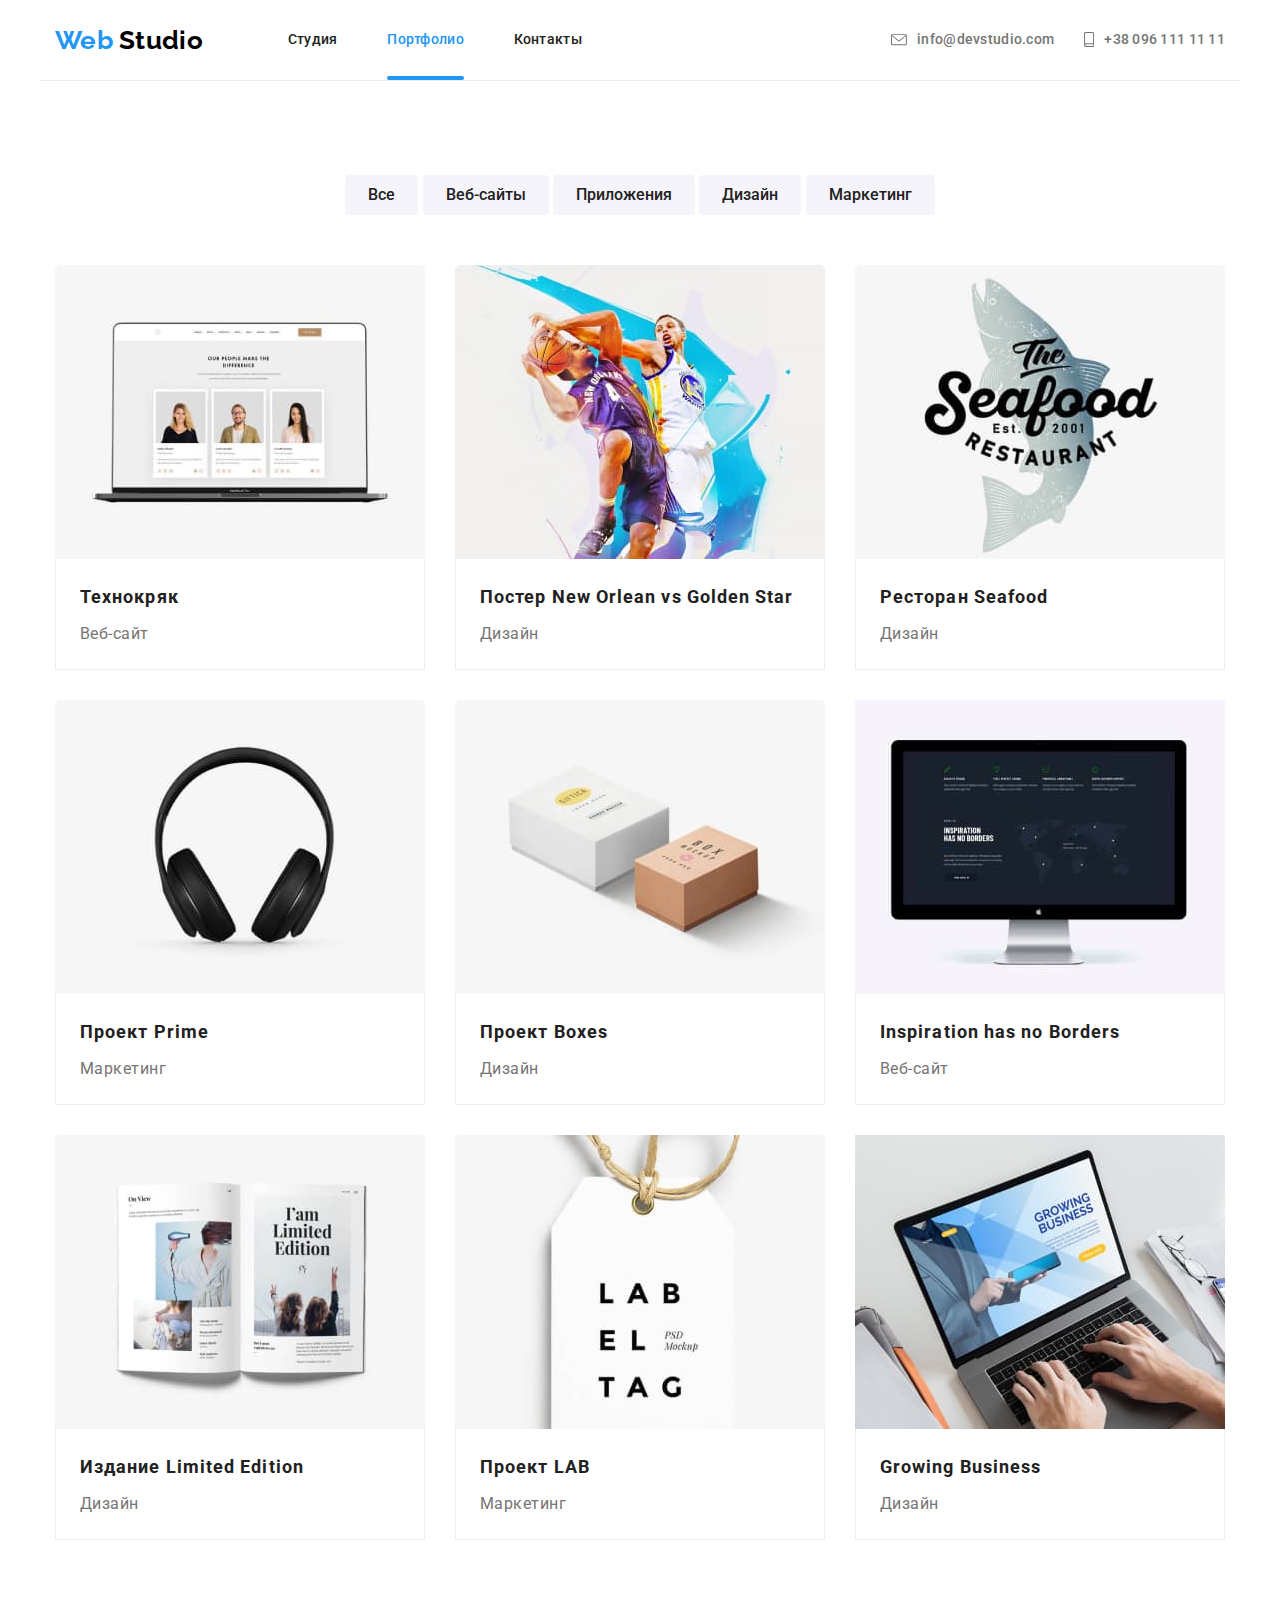
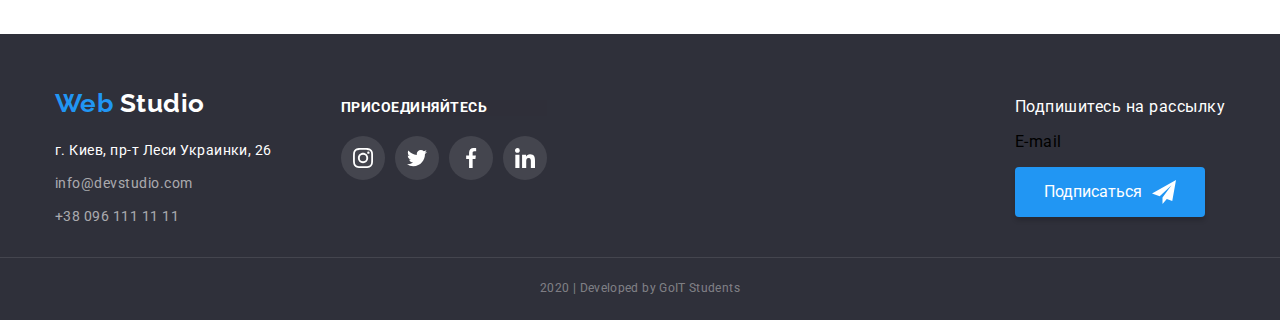
==== portfolio.html @ 60da9071 "Добавляет файлы в репозиторий" ====
<!DOCTYPE html>
<html lang="ru">
  <head>
    <meta charset="UTF-8" />
    <meta name="viewport" content="width=device-width, initial-scale=1.0" />
    <title>Web Studio</title>
    <link
      href="https://fonts.googleapis.com/css2?family=Raleway&family=Roboto:wght@400;500;700;900&display=swap"
      rel="stylesheet"
    />
    <link
      rel="stylesheet"
      href="https://cdnjs.cloudflare.com/ajax/libs/modern-normalize/0.6.0/modern-normalize.min.css"
    />
    <link rel="stylesheet" href="./css/styles.css" />
  </head>
  <body>
    <!--Шапка сайта-->
    <header class="header">
      <a class="logo" href="./index.html"
        >Web <span class="logo__studio">Studio</span>
      </a>
      <nav class="header-nav">
        <ul class="header-nav__list">
          <li class="header-nav__item">
            <a class="header-nav__link" href="./index.html">Студия</a>
          </li>
          <li class="header-nav__item">
            <a
              class="header-nav__link header-nav__link--active"
              href="./portfolio.html"
              >Портфолио</a
            >
          </li>
          <li class="header-nav__item">
            <a class="header-nav__link" href="">Контакты</a>
          </li>
        </ul>
      </nav>
      <address class="header-address">
        <a
          class="header-address__link header-address__link--mail"
          href="mailto:info@devstudio.com"
        >
          <svg class="address-icon address-icon--mail" width="16" height="12">
            <use href="./images/sprite.svg#mail"></use>
          </svg>
          info@devstudio.com
        </a>
        <a
          class="header-address__link header-address__link--phone"
          href="tel:+380961111111"
        >
          <svg class="address-icon address-icon--phone" width="10" height="15">
            <use href="./images/sprite.svg#phone"></use>
          </svg>
          +38 096 111 11 11
        </a>
      </address>
    </header>
    <main>
      <section class="filter">
        <!--Фильтр-->
        <!--Скрытый заголовок Фильтра-->
        <h1 class="visually-hidden">Фильтр</h1>
        <div class="filter__buttons">
          <button class="filter__btn" type="button">Все</button>
          <button class="filter__btn" type="button">Веб-сайты</button>
          <button class="filter__btn" type="button">Приложения</button>
          <button class="filter__btn" type="button">Дизайн</button>
          <button class="filter__btn" type="button">Маркетинг</button>
          <ul class="filter__list">
            <li class="filter__item">
              <a class="filter__link" href="">
                <div class="filter__img-container">
                  <img
                    class="filter__img"
                    src="./images/img-1-opti.jpg"
                    alt="Технокряк"
                    width="370"
                    height="294"
                  />
                  <div class="filter__sub-img">
                    <p class="filter__sub-text">
                      Технокряк это современная площадка распространения
                      коронавируса. Компании используют эту платформу для
                      цифрового шпионажа и атак на защищённые сервера
                      конкурентов.
                    </p>
                  </div>
                </div>
                <div class="filter__block">
                  <h3 class="section-title-item">Технокряк</h3>
                  <p class="section-text-item">Веб-сайт</p>
                </div>
              </a>
            </li>
            <li class="filter__item">
              <a class="filter__link" href="">
                <div class="filter__img-container">
                  <img
                    src="./images/img-2-opti.jpg"
                    alt="Баскетбол"
                    width="370"
                    height="294"
                  />
                  <div class="filter__sub-img">
                    <p class="filter__sub-text">
                      Технокряк это современная площадка распространения
                      коронавируса. Компании используют эту платформу для
                      цифрового шпионажа и атак на защищённые сервера
                      конкурентов.
                    </p>
                  </div>
                </div>
                <div class="filter__block">
                  <h3 class="section-title-item">
                    Постер New Orlean vs Golden Star
                  </h3>
                  <p class="section-text-item">Дизайн</p>
                </div>
              </a>
            </li>
            <li class="filter__item">
              <a class="filter__link" href="">
                <div class="filter__img-container">
                  <img
                    src="./images/img-3-opti.jpg"
                    alt="Ресторан"
                    width="370"
                    height="294"
                  />
                  <div class="filter__sub-img">
                    <p class="filter__sub-text">
                      Технокряк это современная площадка распространения
                      коронавируса. Компании используют эту платформу для
                      цифрового шпионажа и атак на защищённые сервера
                      конкурентов.
                    </p>
                  </div>
                </div>
                <div class="filter__block">
                  <h3 class="section-title-item">Ресторан Seafood</h3>
                  <p class="section-text-item">Дизайн</p>
                </div>
              </a>
            </li>
            <li class="filter__item">
              <a class="filter__link" href="">
                <div class="filter__img-container">
                  <img
                    src="./images/img-4-opti.jpg"
                    alt="Наушники"
                    width="370"
                    height="294"
                  />
                  <div class="filter__sub-img">
                    <p class="filter__sub-text">
                      Технокряк это современная площадка распространения
                      коронавируса. Компании используют эту платформу для
                      цифрового шпионажа и атак на защищённые сервера
                      конкурентов.
                    </p>
                  </div>
                </div>
                <div class="filter__block">
                  <h3 class="section-title-item">Проект Prime</h3>
                  <p class="section-text-item">Маркетинг</p>
                </div>
              </a>
            </li>
            <li class="filter__item">
              <a class="filter__link" href="">
                <div class="filter__img-container">
                  <img
                    src="./images/img-5-opti.jpg"
                    alt="Коробки"
                    width="370"
                    height="294"
                  />
                  <div class="filter__sub-img">
                    <p class="filter__sub-text">
                      Технокряк это современная площадка распространения
                      коронавируса. Компании используют эту платформу для
                      цифрового шпионажа и атак на защищённые сервера
                      конкурентов.
                    </p>
                  </div>
                </div>
                <div class="filter__block">
                  <h3 class="section-title-item">Проект Boxes</h3>
                  <p class="section-text-item">Дизайн</p>
                </div>
              </a>
            </li>
            <li class="filter__item">
              <a class="filter__link" href="">
                <div class="filter__img-container">
                  <img
                    src="./images/design-opti.jpg"
                    alt="Монитор"
                    width="370"
                    height="294"
                  />
                  <div class="filter__sub-img">
                    <p class="filter__sub-text">
                      Технокряк это современная площадка распространения
                      коронавируса. Компании используют эту платформу для
                      цифрового шпионажа и атак на защищённые сервера
                      конкурентов.
                    </p>
                  </div>
                </div>
                <div class="filter__block">
                  <h3 class="section-title-item">Inspiration has no Borders</h3>
                  <p class="section-text-item">Веб-сайт</p>
                </div>
              </a>
            </li>
            <li class="filter__item">
              <a class="filter__link" href="">
                <div class="filter__img-container">
                  <img
                    src="./images/img-6-opti.jpg"
                    alt="Журнал"
                    width="370"
                    height="294"
                  />
                  <div class="filter__sub-img">
                    <p class="filter__sub-text">
                      Технокряк это современная площадка распространения
                      коронавируса. Компании используют эту платформу для
                      цифрового шпионажа и атак на защищённые сервера
                      конкурентов.
                    </p>
                  </div>
                </div>
                <div class="filter__block">
                  <h3 class="section-title-item">Издание Limited Edition</h3>
                  <p class="section-text-item">Дизайн</p>
                </div>
              </a>
            </li>
            <li class="filter__item">
              <a class="filter__link" href="">
                <div class="filter__img-container">
                  <img
                    src="./images/img-7-opti.jpg"
                    alt="Лейбл"
                    width="370"
                    height="294"
                  />
                  <div class="filter__sub-img">
                    <p class="filter__sub-text">
                      Технокряк это современная площадка распространения
                      коронавируса. Компании используют эту платформу для
                      цифрового шпионажа и атак на защищённые сервера
                      конкурентов.
                    </p>
                  </div>
                </div>
                <div class="filter__block">
                  <h3 class="section-title-item">Проект LAB</h3>
                  <p class="section-text-item">Маркетинг</p>
                </div>
              </a>
            </li>
            <li class="filter__item">
              <a class="filter__link" href="">
                <div class="filter__img-container">
                  <img
                    src="./images/desktop-opti.jpg"
                    alt="Ноутбук"
                    width="370"
                    height="294"
                  />
                  <div class="filter__sub-img">
                    <p class="filter__sub-text">
                      Технокряк это современная площадка распространения
                      коронавируса. Компании используют эту платформу для
                      цифрового шпионажа и атак на защищённые сервера
                      конкурентов.
                    </p>
                  </div>
                </div>
                <div class="filter__block">
                  <h3 class="section-title-item">Growing Business</h3>
                  <p class="section-text-item">Дизайн</p>
                </div>
              </a>
            </li>
          </ul>
        </div>
      </section>
    </main>
    <!--Подвал-->
    <footer class="footer">
      <div class="footer__container">
        <!--  Адресс -->

        <div class="footer-address-cont">
          <a class="logo footer__logo" href="./index.html"
            >Web <span class="logo__studio logo__studio--inverse">Studio</span>
          </a>
          <address class="address">
            г. Киев, пр-т Леси Украинки, 26
            <a
              class="address__link address__link--email"
              href="mailto:info@devstudio.com"
              >info@devstudio.com
            </a>
            <a class="address__link" href="tel:+380961111111"
              >+38 096 111 11 11
            </a>
          </address>
        </div>

        <!--Список ссылок-->

        <div class="footer-soc-links">
          <p class="footer-soc-links__title">ПРИСОЕДИНЯЙТЕСЬ</p>
          <ul class="soc-links soc-links--footer">
            <li class="soc-links__item soc-links__item--footer">
              <a class="soc-link" href="" aria-label="Ссылка на Instagram">
                <svg class="soc-links__icon soc-links__icon--footer">
                  <use href="./images/sprite.svg#instagram"></use>
                </svg>
              </a>
            </li>
            <li class="soc-links__item soc-links__item--footer">
              <a class="soc-link" href="" aria-label="Ссылка на Twitter">
                <svg class="soc-links__icon soc-links__icon--footer">
                  <use href="./images/sprite.svg#twitter"></use>
                </svg>
              </a>
            </li>
            <li class="soc-links__item soc-links__item--footer">
              <a class="soc-link" href="" aria-label="Ссылка на Facebook">
                <svg class="soc-links__icon soc-links__icon--footer">
                  <use href="./images/sprite.svg#facebook"></use>
                </svg>
              </a>
            </li>
            <li class="soc-links__item soc-links__item--footer">
              <a class="soc-link" href="" aria-label="Ссылка на LinkedIn">
                <svg class="soc-links__icon soc-links__icon--footer">
                  <use href="./images/sprite.svg#linkedin"></use>
                </svg>
              </a>
            </li>
          </ul>
        </div>

        <!-- Подписка -->

        <div class="footer-folow">
          <p class="footer-folow__title">Подпишитесь на рассылку</p>
          <div class="footer-folow__cont">
            <p class="email-area">E-mail</p>
            <button type="button" class="footer-folow__button">
              Подписаться
              <svg class="icon-send" width="24" height="24">
                <use href="./images/sprite.svg#icon-send"></use>
              </svg>
            </button>
          </div>
        </div>
      </div>
      <p class="copy">2020 | Developed by GoIT Students</p>
    </footer>
  </body>
</html>
---- css/styles.css ----
/*-- Шрифты index: Raleway - 400, Roboto - 900, 700, 500, 400 --*/
/*-- Шрифты portfolio: Raleway - 400, Roboto - 700, 500, 400 --*/
:root {
  --primary-text-color: #757575;
  --title-text-color: #212121;
  --accent-color: #2196f3;
  --primary-white-color: #ffffff;
  --secondary-bg-color: #f5f4fa;
  --icons-grey-color: #afb1b8;
}

/*-- Размер для всех блоков по размеру блока, а не контента */
html {
  box-sizing: border-box;
}
/*------------------- наследие border-box */
*,
*::before,
*::after {
  box-sizing: inherit;
}

/* ----------------все картинки масштабируем относительно размера */
img {
  display: block;
  max-width: 100%;
  height: auto;
}

/*----------------------- Прячем заголовки */
.visually-hidden {
  position: absolute;
  width: 1px;
  height: 1px;
  margin: -1px;
  border: 0;
  padding: 0;
  clip: rect(0 0 0 0);
  overflow: hidden;
}

/*-------------------- все ссылки не подчеркиваются */
a {
  text-decoration: none;
}

/* ------------------ прячем заголовки */
.visually-hidden {
  position: absolute;
  width: 1px;
  height: 1px;
  margin: -1px;
  border: 0;
  padding: 0;
  clip: rect(0 0 0 0);
  overflow: hidden;
}

/* ----------------все картинки масштабируем относительно размера */
img {
  display: block;
  max-width: 100%;
  height: auto;
}

/*------------------- всё, что с цветом акцента */
.logo,
.header-nav__list .header-nav__link--active,
.header-nav__link:hover,
.header-nav__link:focus,
.address__link:hover,
.address__link:focus,
.header-address__link:hover,
.header-address__link:focus,
.header-address__link:hover .address-icon,
.header-address__link:focus .address-icon,
.soc-link:focus,
.clients__item:hover .clients__icon,
.clients__item:focus,
button:focus,
.filter__item:focus {
  color: var(--accent-color);
  fill: var(--accent-color);
}

.soc-link:hover {
  background-color: var(--accent-color);
}

/*------------------- основной фон */
body,
.team__item,
.team__subtitle {
  background-color: var(--primary-white-color);
  font-family: Roboto, sans-serif;
  letter-spacing: 0.03em;
}

/* -------- убираем маркеры */
ul {
  list-style: none;
}

/* ---------------------------- Header */
.header {
  letter-spacing: 0.02em;
  font-weight: 500;
  font-size: 14px;
  line-height: 1.14;
  padding-left: 15px;
  padding-right: 15px;

  padding-left: 15px;
  padding-right: 15px;
  width: 1200px;
  margin-left: auto;
  margin-right: auto;

  display: flex;
  align-items: center;
  border-bottom: 1px solid #ececec;
}

/* Logo */
.logo {
  color: var(--accent-color);
  font-family: Raleway, sans-serif;
  font-weight: 700;
  font-size: 26px;
  line-height: 1.19;

  transition: transform 250ms cubic-bezier(0.4, 0, 0.2, 1);
}

.logo__studio {
  color: #000000;
}

/*--------------------- ссылки навигации */
.header-nav {
  margin-right: auto;
  margin-left: 85px;
}
.header-nav__list {
  width: 294px;
  display: flex;
  justify-content: space-between;

  padding-left: 0px;
  margin: 0;
}
.header-nav__item {
  position: relative;

  padding-top: 32px;
  padding-bottom: 32px;
}

.header-nav__link {
  transition: color 250ms cubic-bezier(0.4, 0, 0.2, 1);
}

.header-nav__link--active::before {
  content: '';
  position: absolute;
  bottom: 0;

  display: inline-block;
  width: 100%;
  height: 4px;
  background-color: var(--accent-color);
  border-radius: 2px;
}

/* ---------------------- адрес в хедере */

.header-address {
  display: inline-flex;
  align-items: center;
}

.header-address__link {
  color: var(--primary-text-color);
  font-style: normal;
  display: inline-flex;
  align-items: center;
  transition: color 250ms cubic-bezier(0.4, 0, 0.2, 1);
}

.header-address__link--mail {
  margin-right: 30px;
}

.address-icon {
  fill: var(--primary-text-color);
  margin-right: 10px;
  transition: fill 250ms cubic-bezier(0.4, 0, 0.2, 1);
}

/*------------------------------- Hero */
.hero {
  background-image: linear-gradient(
      to right,
      rgba(47, 48, 58, 0.8),
      rgba(47, 48, 58, 0.8)
    ),
    url('../images/fonpic-opti.jpg');
  background-repeat: no-repeat;
  background-position: center;
  background-size: cover;

  max-width: 1600px;
  min-height: 600px;
  display: flex;
  justify-content: center;
  align-items: center;
  margin-left: auto;
  margin-right: auto;
}

.hero__container {
  text-align: center;
  width: 1200px;
  padding-left: 15px;
  padding-right: 15px;
}

.hero__title {
  font-weight: 900;
  font-size: 44px;
  line-height: 1.36;
  color: var(--primary-white-color);
  margin-left: auto;
  margin-right: auto;
  letter-spacing: 0.06em;
  max-width: 700px;
}

.hero__button {
  display: inline-block;
  padding: 10px 32px;
  margin-top: 30px;
  border-radius: 4px;

  font-weight: 700;
  font-size: 16px;
  line-height: 1.88;
  color: var(--primary-white-color);
  background-color: var(--accent-color);

  box-shadow: 0px 4px 4px rgba(0, 0, 0, 0.15);
}

/*------------ преимущества, команда, фильтр */
.features {
  padding-top: 94px;
  padding-bottom: 94px;
  width: 1200px;
  margin-left: auto;
  margin-right: auto;
}

.features__container {
  padding-left: 15px;
  padding-right: 15px;
}

.features__title {
  margin-top: 0;
  margin-bottom: 0;
}

.features__list {
  margin: 0;
  padding: 0;
  display: flex;
}

.features__item {
  margin: 0px;
  width: calc((100% - 90px) / 4);
}
.features__item:not(:last-child) {
  margin-right: 30px;
}

.features-box {
  width: 270px;
  height: 120px;
  display: flex;
  justify-content: center;
  align-items: center;
  background-color: var(--secondary-bg-color);
  border-radius: 4px;
}

.features__icon {
  width: 70px;
  height: 70px;
}

.features__text {
  font-weight: 400;
  font-size: 14px;
  line-height: 1.71;
  color: var(--primary-text-color);

  margin: 0px;
}

/* ----------------------- WORK SECTION */
.work__subtitle {
  margin: 0;

  font-weight: 700;
  font-size: 14px;
  line-height: 1.14;
  text-transform: uppercase;

  color: var(--primary-white-color);
}

.work__item {
  position: relative;
}

.work__box {
  position: absolute;
  bottom: 0;

  display: flex;
  justify-content: center;
  align-items: center;

  width: 100%;
  height: 70px;
  background: rgba(47, 48, 58, 0.8);
}

/*------------------------ Чем мы занимаемся? */
.work {
  padding-top: 94px;
  padding-bottom: 94px;
  width: 1200px;
  margin-left: auto;
  margin-right: auto;
  border-top: 1px solid #ececec;
}

.work__container {
  padding-left: 15px;
  padding-right: 15px;
}

.work__title,
.team__title,
.clients__title {
  font-weight: 700;
  font-size: 36px;
  line-height: 1.19;
  text-align: center;
  margin-top: 0;
  margin-bottom: 50px;
}

.work__list {
  justify-content: center;
  padding-left: 0px;
  margin-top: 50px;
  margin-bottom: 0;
  display: flex;
  text-align: center;
}

.work__item:not(:last-child) {
  margin-right: 30px;
}

.work__item {
  width: calc((100% - 60px) / 3);
}

.footer-soc-links__title,
.folow__title {
  font-weight: 700;
  font-size: 14px;
  line-height: 1.14;
  text-align: center;
  text-transform: uppercase;

  margin: 0px;
  padding-top: 27px;
  padding-bottom: 27px;
  background-color: rgba(47, 48, 58, 0.8);
}

/*----------------- Черные заголовки */
.header-nav__link,
.work__title,
.team__title,
.clients__title,
.subtitle,
.team__subtitle,
.filter__btn {
  color: var(--title-text-color);
}

/*------------------------------------ Team */
.team {
  padding-top: 94px;
  padding-bottom: 94px;
  width: 1200px;
  margin-left: auto;
  margin-right: auto;
  background-color: var(--secondary-bg-color);
}

.team__container {
  padding-left: 15px;
  padding-right: 15px;
}

.team__title {
  margin-top: 0;
}

.team__list {
  display: flex;
  justify-content: center;
  margin-top: 0px;
  padding-left: 0px;
  font-size: 0;
}
.team__item:not(:last-child) {
  margin-right: 30px;
}

.team__item {
  width: calc((100% - 90px) / 4);
  box-shadow: 0px 2px 1px rgba(0, 0, 0, 0.2), 0px 1px 1px rgba(0, 0, 0, 0.14),
    0px 1px 3px rgba(0, 0, 0, 0.12);

  border-bottom-left-radius: 4px;
  border-bottom-right-radius: 4px;
}

.team__subtitle {
  font-weight: 500;
  font-size: 16px;
  line-height: 1.19;
  text-align: center;
  margin-top: 30px;
  margin-bottom: 0;
}
.team__text {
  font-weight: 400;
  font-size: 16px;
  line-height: 1.19;
  color: var(--primary-text-color);
  margin-top: 10px;
  margin-bottom: 0;
  text-align: center;
}
/* ----------------------------SOCIAL LINKS */
.soc-links {
  padding-left: 0px;
  margin-top: 16px;
  margin-bottom: 24px;
  display: inline-flex;
  justify-content: center;
  align-items: center;
  width: 100%;
}

.soc-link {
  width: 100%;
  height: 100%;
  display: inline-flex;
  justify-content: center;
  align-items: center;
  border-radius: 50%;

  transition: background-color 250ms cubic-bezier(0.4, 0, 0.2, 1);
}

.soc-links__item:not(:last-child) {
  margin-right: 10px;
}

.soc-links__item {
  width: 44px;
  height: 44px;
}

.soc-links__icon {
  width: 20px;
  height: 20px;
  border: none;
  fill: var(--icons-grey-color);

  transition: fill 250ms cubic-bezier(0.4, 0, 0.2, 1);
}

.soc-link:hover .soc-links__icon {
  fill: var(--primary-white-color);
}

/* --------------------------------- Клиенты */

.clients {
  padding-top: 94px;
  padding-bottom: 94px;
  width: 1200px;
  margin-left: auto;
  margin-right: auto;
}

.clients__container {
  padding-left: 15px;
  padding-right: 15px;
}

.clients__list {
  display: flex;
  align-items: center;
  margin-top: 0;
  margin-bottom: 0;
  padding-left: 0px;
}

.clients__item:not(:last-child) {
  margin-right: 30px;
}

.clients__item {
  width: calc((100% - 5 * 30px) / 6);
  height: 90px;
  border: 1px solid var(--icons-grey-color);
  border-radius: 4px;
  transition: border 250ms cubic-bezier(0.4, 0, 0.2, 1);
}

.clients__item:hover {
  color: var(--accent-color);
  border: 1px solid var(--accent-color);
  border-radius: 4px;
}

.clients__link {
  width: 100%;
  height: 100%;
  font-size: 0;
  display: flex;
  justify-content: center;
  align-items: center;
}

.clients__icon {
  fill: var(--icons-grey-color);
  transition: fill 250ms cubic-bezier(0.4, 0, 0.2, 1);
}
.clients__icon--one {
  width: 45px;
  height: 50px;
}
.clients__icon--two {
  width: 40px;
  height: 52px;
}
.clients__icon--three {
  width: 41px;
  height: 43px;
}
.clients__icon--four {
  width: 80px;
  height: 43px;
}
.clients__icon--five {
  width: 59px;
  height: 47px;
}
.clients__icon--six {
  width: 89px;
  height: 46px;
}

/* -------------------------- Футер */
.footer {
  background-color: #2f303a;
  letter-spacing: 0.03em;
  padding-top: 48px;
}

.footer__container {
  padding-left: 15px;
  padding-right: 15px;
  display: flex;
  align-items: baseline;
  margin-left: auto;
  margin-right: auto;
  width: 1200px;
}
.logo__studio--inverse {
  margin-bottom: 10px;
  color: var(--primary-white-color);
}

/*-------------------- адрес в футере */

.footer-address-cont {
  margin-bottom: 28px;
  flex-direction: column;
  margin-right: 69px;
}

.address {
  font-weight: 400;
  font-size: 14px;
  line-height: 1.71;
  font-style: normal;
  display: flex;
  flex-direction: column;
  color: var(--primary-white-color);
  padding-top: 20px;
}

.address__link {
  color: rgba(255, 255, 255, 0.6);
  transition: color 250ms cubic-bezier(0.4, 0, 0.2, 1);
}
.address__link--email {
  margin-top: 9px;
  margin-bottom: 9px;
}

/* ----------------------- FOOTER SOCIAL LINKS */

.footer-soc-links {
  padding: 0;
  margin: 0;
  font-size: 0;
}

.soc-links__item--footer {
  background-color: rgba(255, 255, 255, 0.1);
  border-radius: 50%;
}
.footer-soc-links__title {
  font-weight: 700;
  font-size: 14px;
  line-height: 1.14;
  text-transform: uppercase;
  text-align: left;

  padding: 0;
  margin-bottom: 20px;
  color: var(--primary-white-color);
}

.soc-links--footer {
  margin: 0;
}

.soc-links__icon--footer {
  fill: var(--primary-white-color);
}

/* --------------------------- Рассылка */
.footer-folow {
  margin-left: auto;
}

.footer-folow__title {
  color: var(--primary-white-color);
}

.footer-folow__button {
  display: inline-flex;
  height: 50px;
  padding: 9px 28px;
  text-decoration: none;
  align-items: center;

  background-color: var(--accent-color);
  color: var(--primary-white-color);
  box-shadow: 0px 4px 4px rgba(0, 0, 0, 0.15);
  border: 1px solid transparent;
  border-radius: 4px;
}

.footer-folow__button:focus {
  color: var(--primary-white-color);
}

.icon-send {
  margin-left: 10px;
  fill: var(--primary-white-color);
}

/*------------------------------ Copyrights */
.copy {
  font-weight: 400;
  font-size: 12px;
  line-height: 2;
  letter-spacing: 0.03em;
  color: rgba(255, 255, 255, 0.4);
  padding-top: 18px;
  padding-bottom: 20px;
  text-align: center;
  margin: 0;
  border-top: 1px solid rgba(255, 255, 0255, 0.1);
}

/* ------------------------------ buttons */
.filter__btn {
  background-color: var(--secondary-bg-color);
  font-family: inherit;
  padding: 25px 100px;
  border-radius: 4px;
  margin: 0px;
}

/* -------- PORTFOLIO ----------- */

/* Filter */
.filter {
  padding-top: 94px;
  padding-bottom: 94px;
}

.filter__buttons {
  width: 1200px;
  padding-left: 15px;
  padding-right: 15px;
  text-align: center;
  justify-content: center;
  margin-left: auto;
  margin-right: auto;
}

/* ------------------------- filter-buttons */
.filter__btn {
  font-weight: 500;
  font-size: 16px;
  line-height: 1.63;
  text-align: center;
  display: inline-block;
  border-radius: 4px;
  padding: 6px 22px;
  border: 1px solid transparent;

  transition: background-color 250ms cubic-bezier(0.4, 0, 0.2, 1),
    color 250ms cubic-bezier(0.4, 0, 0.2, 1);
}

.filter__btn:hover {
  background-color: var(--accent-color);
  color: var(--primary-white-color);
  box-shadow: 0px 2px 2px rgba(0, 0, 0, 0.12), 0px 1px 2px rgba(0, 0, 0, 0.08),
    0px 3px 1px rgba(0, 0, 0, 0.1);
}

/*--------------------- filter-cards */
.section-title-item {
  font-weight: 700;
  font-size: 18px;
  line-height: 2;
  letter-spacing: 0.06em;
  color: var(--title-text-color);
  margin-top: 0;
  margin-bottom: 4px;
}

.section-text-item {
  font-weight: 400;
  font-size: 16px;
  line-height: 1.88;
  color: var(--primary-text-color);
  margin: 0;
}

.filter__list {
  display: flex;
  flex-wrap: wrap;
  justify-content: center;
  padding-left: 0px;
  margin-top: 50px;
  margin-bottom: 0px;
}
.filter__item {
  text-align: left;
  margin-bottom: 30px;
}

.filter__item:nth-last-child(-n + 3) {
  margin-bottom: 0px;
}
.filter__item:not(:nth-child(3n)) {
  margin-right: 30px;
}
.filter__item:hover {
  box-shadow: 1px 4px 6px rgba(0, 0, 0, 0.16), 0px 4px 4px rgba(0, 0, 0, 0.06),
    0px 1px 1px rgba(0, 0, 0, 0.12);
}

.filter__img-container {
  position: relative;
  content: '';
  overflow: hidden;
}

.filter__block {
  padding: 20px 24px;
  border: 1px solid #eeeeee;
  border-top: transparent;
}

.filter__sub-img {
  position: absolute;
  top: 100%;
  left: 0;
  width: 100%;
  height: 100%;
  display: inline-block;
  color: var(--primary-white-color);
  background-color: rgba(33, 150, 243, 0.9);

  transition: transform 250ms cubic-bezier(0.4, 0, 0.2, 1);
}

.filter__sub-text {
  margin: 63px 24px;

  font-family: Roboto;
  font-weight: 400;
  font-size: 18px;
  line-height: 1.56;
}

.filter__link:hover .filter__sub-img {
  transform: translateY(-100%);
}
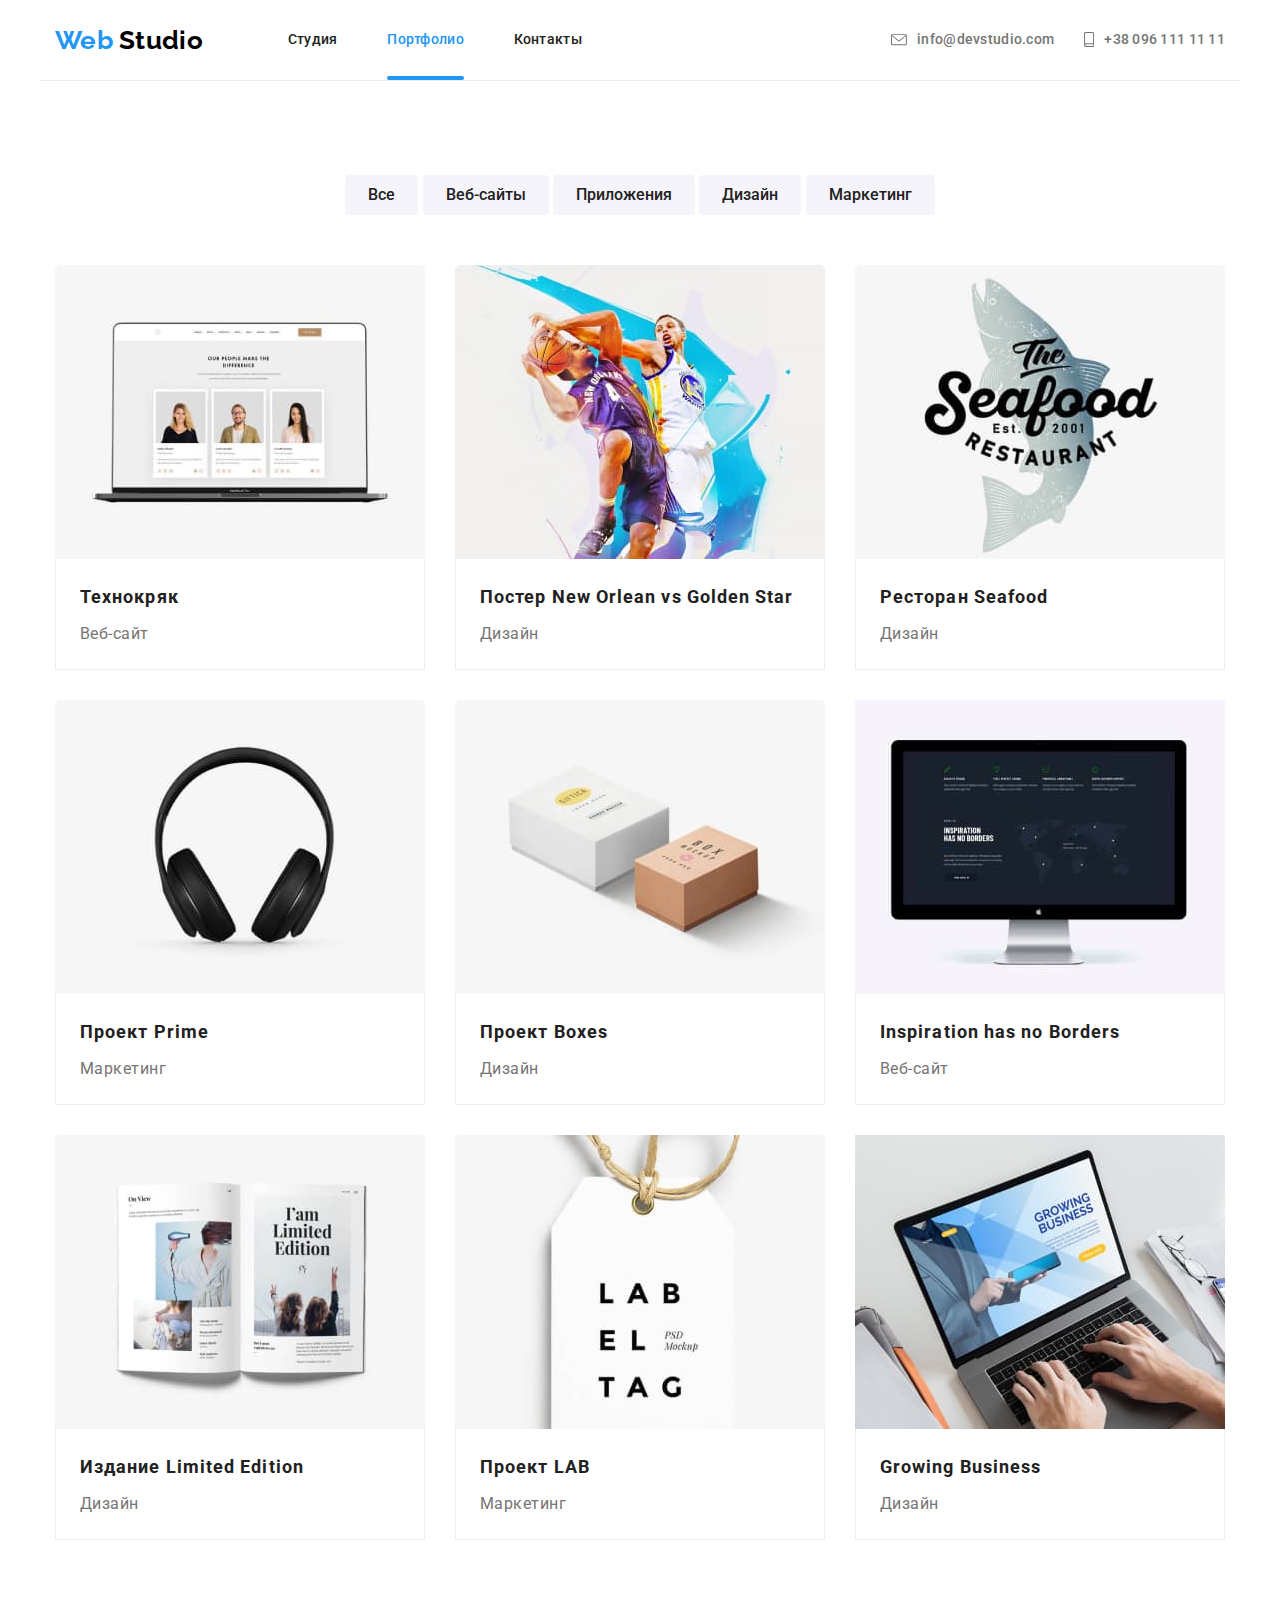
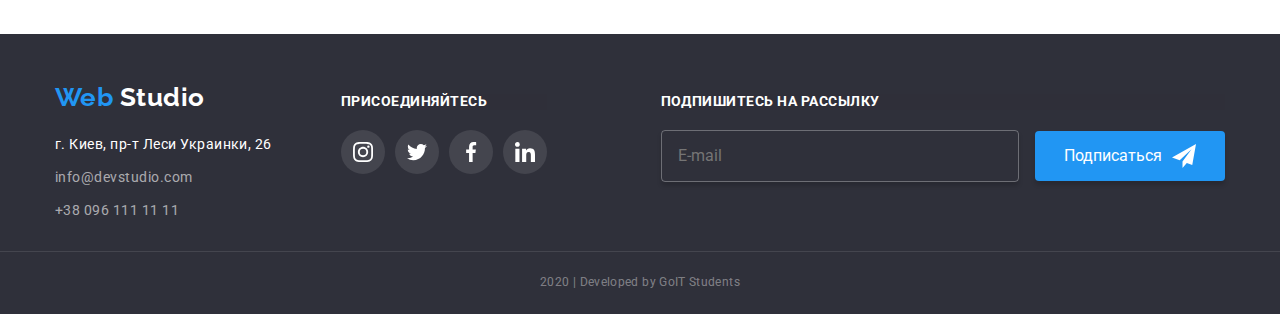
==== commit 21d71a2b: "Добавляет оформление чекбокса" ====
--- a/portfolio.html
+++ b/portfolio.html
@@ -353,18 +353,24 @@
 
         <!-- Подписка -->
 
-        <div class="footer-folow">
-          <p class="footer-folow__title">Подпишитесь на рассылку</p>
-          <div class="footer-folow__cont">
-            <p class="email-area">E-mail</p>
-            <button type="button" class="footer-folow__button">
-              Подписаться
-              <svg class="icon-send" width="24" height="24">
-                <use href="./images/sprite.svg#icon-send"></use>
-              </svg>
-            </button>
-          </div>
-        </div>
+        <form class="footer-folow" action="">
+          <label class="footer-folow__title" for="folow"
+            >Подпишитесь на рассылку</label
+          >
+          <input
+            class="footer-folow__input"
+            type="email"
+            name="email"
+            id="folow"
+            placeholder="E-mail"
+          />
+          <button type="button" class="footer-folow__button">
+            Подписаться
+            <svg class="icon-send" width="24" height="24">
+              <use href="./images/sprite.svg#icon-send"></use>
+            </svg>
+          </button>
+        </form>
       </div>
       <p class="copy">2020 | Developed by GoIT Students</p>
     </footer>
--- a/css/styles.css
+++ b/css/styles.css
@@ -74,6 +74,8 @@
 .header-address__link:focus,
 .header-address__link:hover .address-icon,
 .header-address__link:focus .address-icon,
+.modal__form input:hover,
+.modal__close-btn:hover,
 .soc-link:focus,
 .clients__item:hover .clients__icon,
 .clients__item:focus,
@@ -81,6 +83,7 @@
 .filter__item:focus {
   color: var(--accent-color);
   fill: var(--accent-color);
+  --color2: var(--accent-color);
 }
 
 .soc-link:hover {
@@ -230,16 +233,20 @@
   font-size: 44px;
   line-height: 1.36;
   color: var(--primary-white-color);
+  margin-top: 0;
+  margin-bottom: 0;
   margin-left: auto;
   margin-right: auto;
   letter-spacing: 0.06em;
   max-width: 700px;
 }
 
-.hero__button {
+.hero__button,
+.modal__send-btn {
   display: inline-block;
   padding: 10px 32px;
   margin-top: 30px;
+  border: none;
   border-radius: 4px;
 
   font-weight: 700;
@@ -251,7 +258,244 @@
   box-shadow: 0px 4px 4px rgba(0, 0, 0, 0.15);
 }
 
+.hero__button:focus,
+.modal__send-btn:focus {
+  color: var(--primary-white-color);
+  background-color: var(--accent-color);
+}
+
+/* ----------- Модалка --------------------- */
+
+.backdrop {
+  position: fixed;
+  top: 0;
+  left: 0;
+  width: 100%;
+  height: 100%;
+
+  background-color: rgba(0, 0, 0, 0.2);
+  opacity: 1;
+
+  visibility: visible;
+  transition: opacity 250ms cubic-bezier(0.4, 0, 0.2, 1);
+}
+
+.backdrop--is-hidden {
+  opacity: 0;
+  pointer-events: none;
+  visibility: hidden;
+}
+
+.backdrop--is-hidden .modal {
+  top: 50%;
+  left: 50%;
+  transform: translate(-50%, -50%) scale(0.1);
+}
+
+.modal {
+  position: absolute;
+  top: 50%;
+  left: 50%;
+
+  transform: translate(-50%, -50%) scale(1);
+
+  width: 528px;
+  height: 580px;
+  padding: 40px;
+
+  background-color: var(--primary-white-color);
+  box-shadow: 0px 2px 1px rgba(0, 0, 0, 0.2), 0px 1px 1px rgba(0, 0, 0, 0.14),
+    0px 1px 3px rgba(0, 0, 0, 0.12);
+  border-radius: 4px;
+
+  transition: transform 250ms cubic-bezier(0.4, 0, 0.2, 1);
+}
+
+.modal__close-icon {
+  border: none;
+  padding: 0;
+  margin: 0;
+  border: none;
+  --color3: rgba(0, 0, 0, 0.1);
+
+  display: flex;
+  justify-content: center;
+  align-items: center;
+}
+
+.modal__title {
+  font-family: Roboto;
+  font-weight: 700;
+  font-size: 20px;
+  line-height: 1.15;
+  text-align: center;
+  letter-spacing: 0.03em;
+
+  margin: 0 0 30px;
+}
+
+/* ----------- формы & span ----------------------- */
+
+.modal-item {
+  position: relative;
+}
+
+.modal-item:not(:last-child) {
+  margin-bottom: 28px;
+}
+
+.modal__send-btn {
+  padding: 10px 55px;
+  display: block;
+  margin-left: auto;
+  margin-right: auto;
+}
+
+/* ----------- modal icons, inputs & labels ------------------ */
+
+.modal__input {
+  width: 100%;
+  height: 40px;
+  padding: 12px 18px 12px 42px;
+  margin: 0;
+
+  border: 1px solid rgba(33, 33, 33, 0.2);
+  border-radius: 4px;
+  outline: 0px;
+}
+
+.modal__input:focus {
+  border-color: var(--accent-color);
+}
+
+.modal__label {
+  position: absolute;
+  top: 50%;
+  left: 42px;
+
+  display: inline-block;
+  transform: translateY(-50%);
+
+  font-family: Roboto;
+  font-weight: 400;
+  font-size: 14px;
+  line-height: 1.14px;
+  letter-spacing: 0.01em;
+
+  color: var(--primary-text-color);
+  transition: transform 250ms cubic-bezier(0.4, 0, 0.2, 1);
+}
+
+.modal-item:focus-within .modal__label,
+.modal__input:not(:placeholder-shown) + .modal__label {
+  transform: translateX(-26px) translateY(-32px);
+}
+
+.modal-item:focus-within .modal__box-icon,
+.modal-item:focus-within .modal__label {
+  fill: var(--accent-color);
+  color: var(--accent-color);
+}
+
+.modal-item--comment {
+  position: relative;
+  height: 120px;
+}
+
+.modal__input--comment {
+  padding: 12px 16px;
+  resize: none;
+  height: 100%;
+  margin-bottom: 0;
+}
+
+.modal__label--comment {
+  top: 20px;
+  left: 16px;
+}
+
+.modal-item--comment:focus-within .modal__label,
+.modal__input--comment:not(:placeholder-shown) + .modal__label {
+  transform: translateY(-32px);
+}
+
+.modal__item-check {
+  margin-top: 20px;
+  margin-bottom: 30px;
+  font-family: Roboto;
+  font-weight: 400;
+  font-size: 14px;
+  line-height: 1.71;
+  color: var(--primary-text-color);
+}
+
+.modal__label-check {
+  display: flex;
+  align-items: center;
+  justify-content: center;
+}
+
+.checkbox-hidden:checked + .modal__check-icon {
+  background-color: var(--accent-color);
+  border-color: var(--accent-color);
+  background-image: url(../svg-full/modal-check.svg);
+  background-size: contain;
+  background-origin: border-box;
+}
+
+.checkbox-hidden {
+  position: absolute;
+  width: 1px;
+  height: 1px;
+  margin: -1px;
+  border: 0;
+  padding: 0;
+  clip: rect(0 0 0 0);
+  overflow: hidden;
+}
+
+.modal__check-icon {
+  display: inline-block;
+  margin-right: 5px;
+  width: 15px;
+  height: 16px;
+  border: 2px solid black;
+  border-radius: 20%;
+}
+
+.modal__check-link {
+  text-decoration: underline;
+}
+
+.modal__box-icon {
+  position: absolute;
+  display: inline-block;
+  top: 50%;
+  left: 16px;
+
+  transform: translateY(-50%);
+  transition: transform 250ms cubic-bezier(0.4, 0, 0.2, 1);
+  fill: var(--title-text-color);
+
+  pointer-events: none;
+}
+
+.modal__close-btn {
+  position: absolute;
+  top: 8px;
+  right: 8px;
+
+  width: 30px;
+  height: 30px;
+  padding: 0;
+  margin: 0;
+
+  background-color: transparent;
+  border: none;
+}
+
 /*------------ преимущества, команда, фильтр */
+
 .features {
   padding-top: 94px;
   padding-bottom: 94px;
@@ -381,7 +625,7 @@
 }
 
 .footer-soc-links__title,
-.folow__title {
+.footer-folow__title {
   font-weight: 700;
   font-size: 14px;
   line-height: 1.14;
@@ -672,12 +916,33 @@
 
 .footer-folow__title {
   color: var(--primary-white-color);
+  text-transform: uppercase;
+  display: block;
+  text-align: left;
+  margin: 0 0 20px;
+  padding: 0;
+}
+
+.footer-folow__input {
+  width: 358px;
+
+  font-family: Roboto;
+  font-weight: 400;
+  font-size: 16px;
+  line-height: 1.25;
+  color: rgba(255, 255, 255, 0.6);
+  background-color: transparent;
+  padding: 15px 16px;
+  border: 1px solid rgba(255, 255, 255, 0.3);
+  border-radius: 4px;
+  box-shadow: 0px 4px 4px rgba(0, 0, 0, 0.15);
 }
 
 .footer-folow__button {
   display: inline-flex;
   height: 50px;
   padding: 9px 28px;
+  margin-left: 12px;
   text-decoration: none;
   align-items: center;
 
